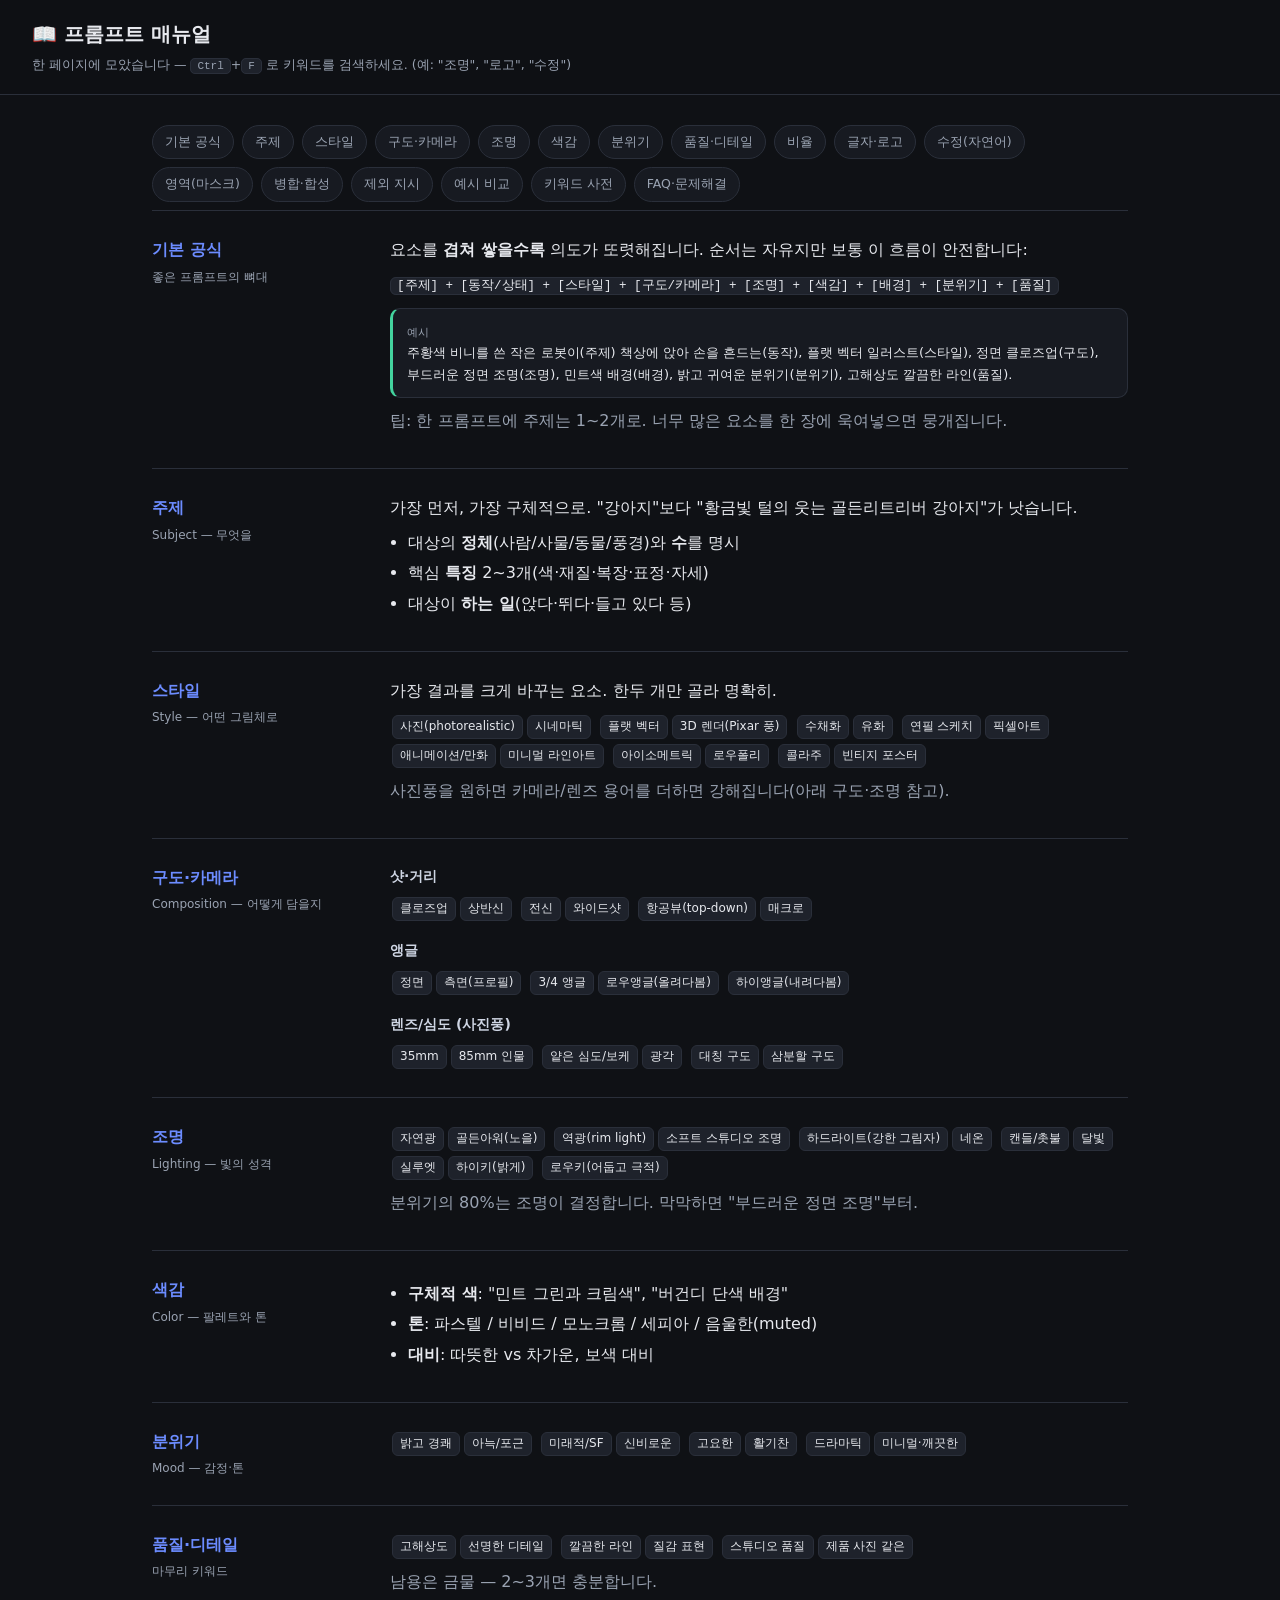
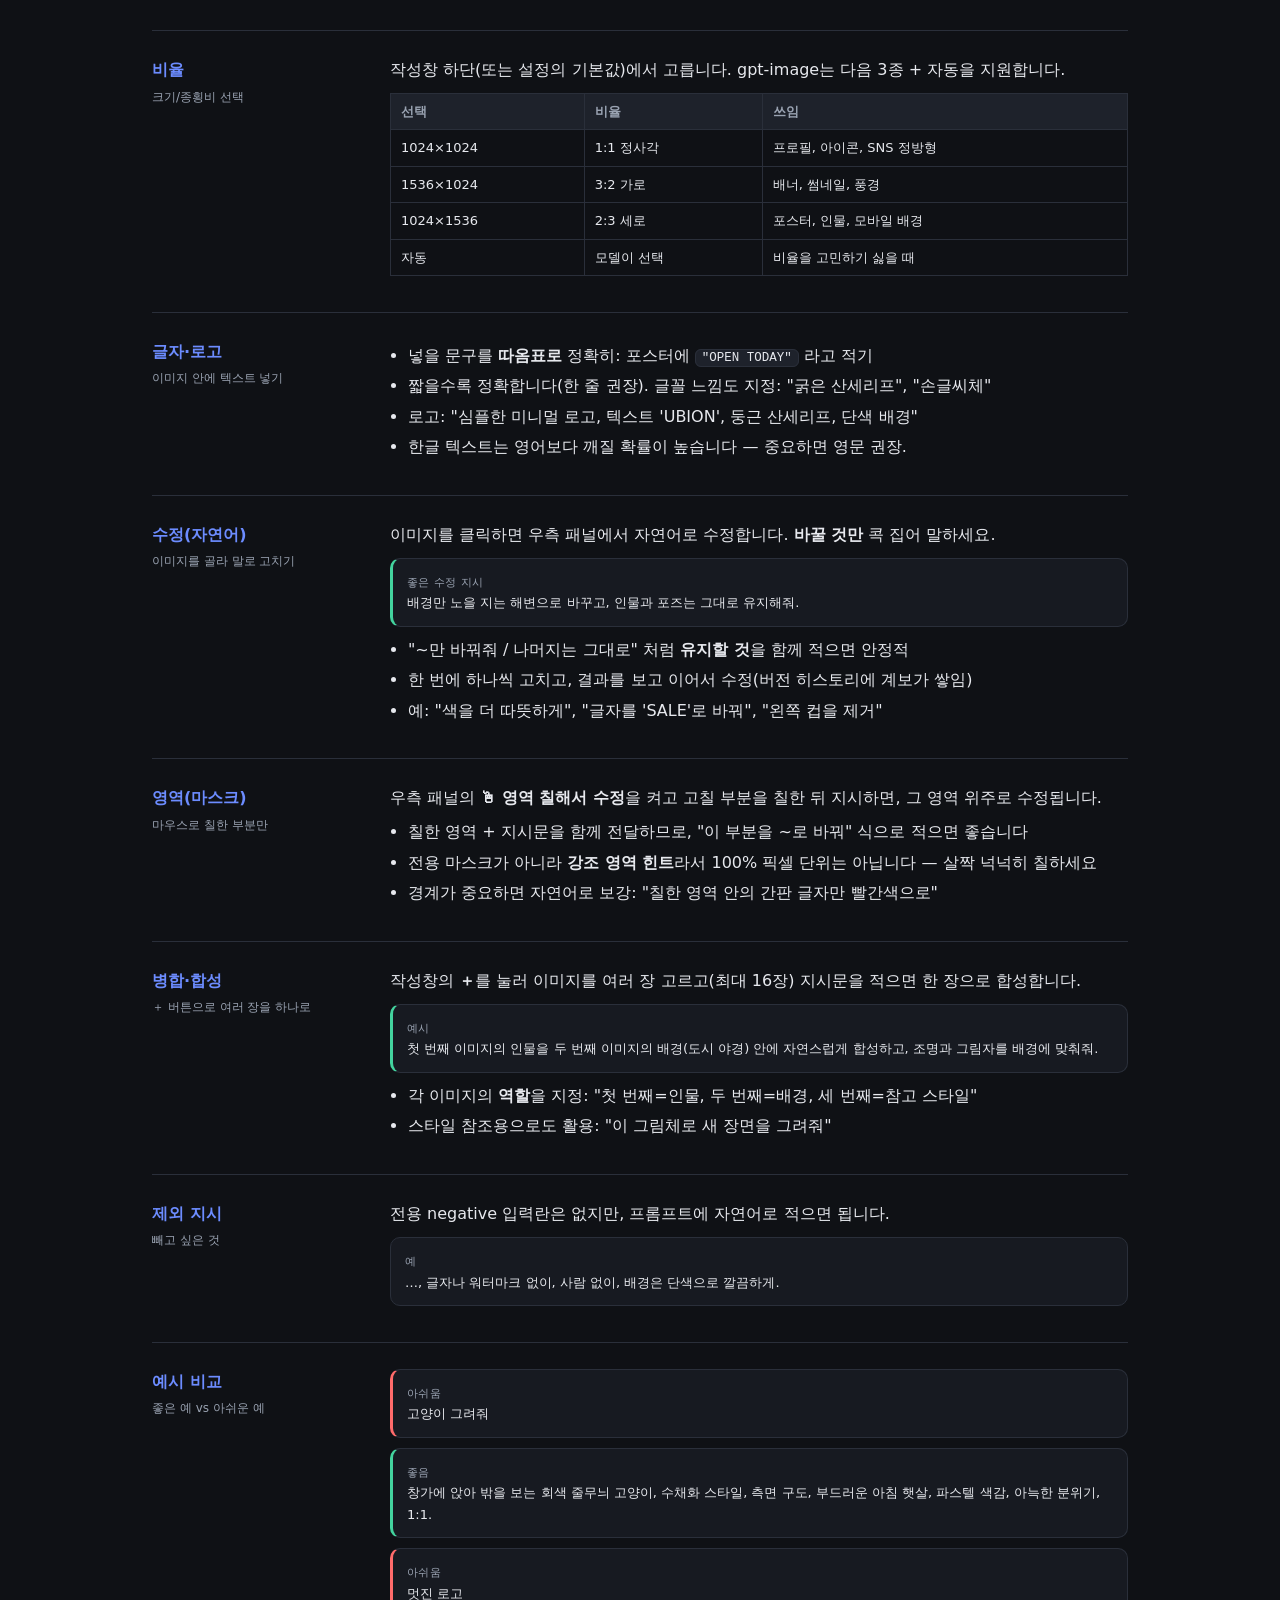
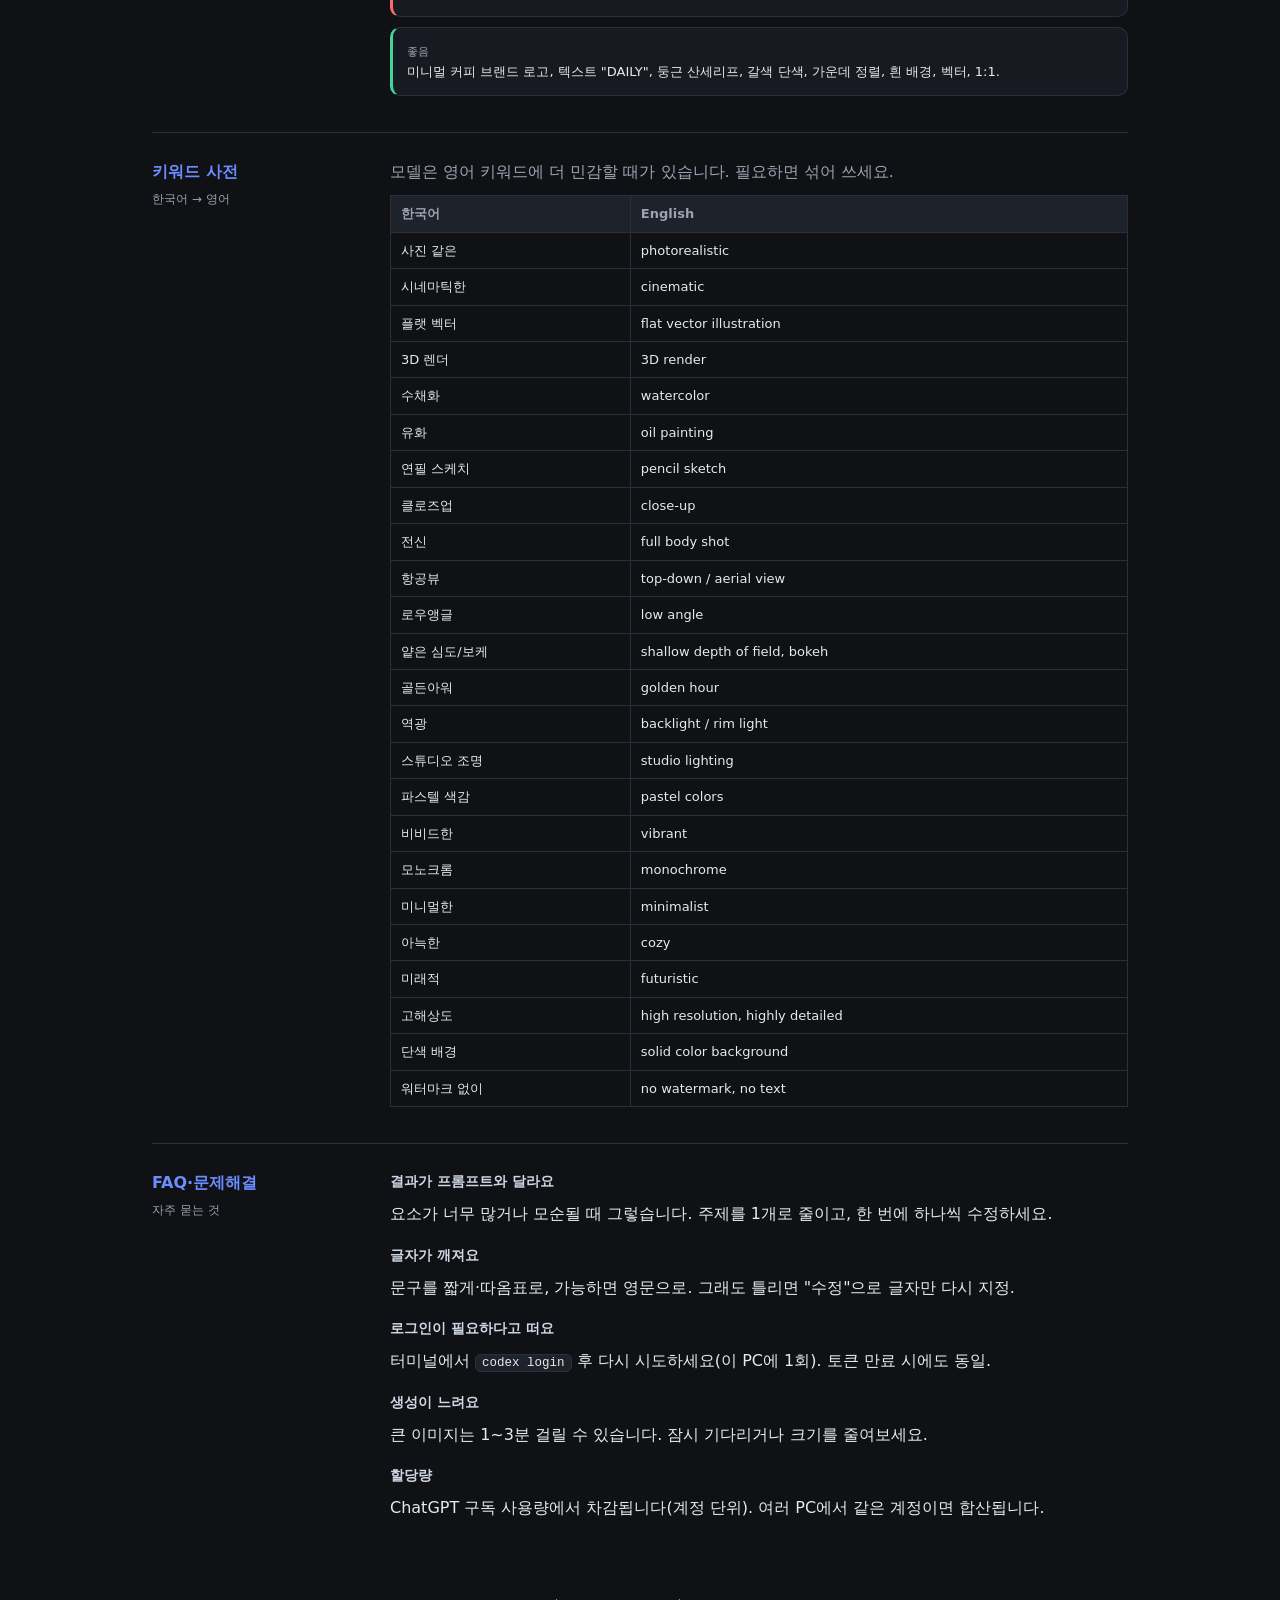
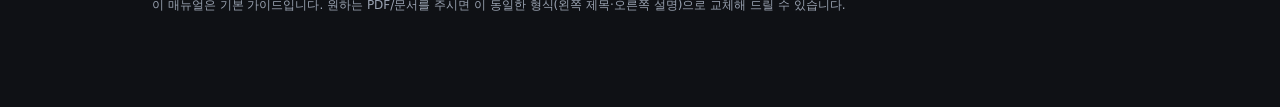
==== static/manual.html @ 044bb023 "Add prompt manual page (new tab) + sidebar book icon static/manual.html: long single-page Korean pro" ====
<!DOCTYPE html>
<html lang="ko">
<head>
<meta charset="UTF-8" />
<meta name="viewport" content="width=device-width, initial-scale=1.0" />
<title>프롬프트 매뉴얼 · 로컬 이미지 스튜디오</title>
<style>
  :root{
    --bg:#0f1115; --panel:#171a21; --panel2:#1e222b; --border:#2a2f3a;
    --text:#e7e9ee; --muted:#9aa3b2; --accent:#6c8cff; --accent2:#8a6cff; --ok:#43d39e;
  }
  *{box-sizing:border-box;}
  body{margin:0;background:var(--bg);color:var(--text);
    font-family:"Inter","Segoe UI",system-ui,-apple-system,sans-serif;line-height:1.65;}
  a{color:var(--accent);}
  .top{position:sticky;top:0;z-index:5;background:rgba(15,17,21,.92);
    backdrop-filter:blur(6px);border-bottom:1px solid var(--border);padding:18px 32px;}
  .top h1{margin:0 0 4px;font-size:20px;}
  .top .tip{font-size:12.5px;color:var(--muted);}
  .top kbd{background:var(--panel2);border:1px solid var(--border);border-radius:5px;
    padding:1px 6px;font-size:11px;}
  .wrap{max-width:1040px;margin:0 auto;padding:8px 32px 80px;}

  /* 빠른 이동 목차 */
  .toc{display:flex;flex-wrap:wrap;gap:8px;margin:22px 0 8px;}
  .toc a{font-size:12.5px;background:var(--panel);border:1px solid var(--border);
    border-radius:20px;padding:6px 12px;text-decoration:none;color:var(--muted);}
  .toc a:hover{color:var(--text);border-color:var(--accent);}

  /* 섹션: 왼쪽 제목 / 오른쪽 설명 */
  .row{display:grid;grid-template-columns:210px 1fr;gap:28px;
    border-top:1px solid var(--border);padding:26px 0;}
  .row .t{position:sticky;top:92px;align-self:start;}
  .row .t h2{margin:0;font-size:16px;color:var(--accent);}
  .row .t .sub{font-size:12px;color:var(--muted);margin-top:4px;}
  .row .c > :first-child{margin-top:0;}
  .row .c h3{font-size:14px;margin:16px 0 6px;color:#cfd6e4;}
  .row p{margin:8px 0;}
  .row ul{margin:8px 0;padding-left:18px;}
  .row li{margin:4px 0;}
  code{background:var(--panel2);border:1px solid var(--border);border-radius:6px;
    padding:1px 6px;font-size:12.5px;}
  .ex{background:var(--panel);border:1px solid var(--border);border-radius:10px;
    padding:12px 14px;margin:10px 0;font-size:13px;}
  .ex .lbl{font-size:11px;color:var(--muted);text-transform:uppercase;letter-spacing:.04em;}
  .good{border-left:3px solid var(--ok);}
  .bad{border-left:3px solid #ff6b6b;}
  table{width:100%;border-collapse:collapse;margin:10px 0;font-size:13px;}
  th,td{border:1px solid var(--border);padding:7px 10px;text-align:left;vertical-align:top;}
  th{background:var(--panel2);color:var(--muted);font-weight:600;}
  .pill{display:inline-block;background:var(--panel2);border:1px solid var(--border);
    border-radius:6px;padding:1px 7px;margin:2px;font-size:12px;}
  .muted{color:var(--muted);}
</style>
</head>
<body>
<header class="top">
  <h1>📖 프롬프트 매뉴얼</h1>
  <div class="tip">한 페이지에 모았습니다 — <kbd>Ctrl</kbd>+<kbd>F</kbd> 로 키워드를 검색하세요. (예: "조명", "로고", "수정")</div>
</header>

<div class="wrap">

  <nav class="toc">
    <a href="#formula">기본 공식</a>
    <a href="#subject">주제</a>
    <a href="#style">스타일</a>
    <a href="#camera">구도·카메라</a>
    <a href="#light">조명</a>
    <a href="#color">색감</a>
    <a href="#mood">분위기</a>
    <a href="#quality">품질·디테일</a>
    <a href="#ratio">비율</a>
    <a href="#text">글자·로고</a>
    <a href="#edit">수정(자연어)</a>
    <a href="#mask">영역(마스크)</a>
    <a href="#merge">병합·합성</a>
    <a href="#negative">제외 지시</a>
    <a href="#examples">예시 비교</a>
    <a href="#dict">키워드 사전</a>
    <a href="#faq">FAQ·문제해결</a>
  </nav>

  <section class="row" id="formula">
    <div class="t"><h2>기본 공식</h2><div class="sub">좋은 프롬프트의 뼈대</div></div>
    <div class="c">
      <p>요소를 <b>겹쳐 쌓을수록</b> 의도가 또렷해집니다. 순서는 자유지만 보통 이 흐름이 안전합니다:</p>
      <p><code>[주제] + [동작/상태] + [스타일] + [구도/카메라] + [조명] + [색감] + [배경] + [분위기] + [품질]</code></p>
      <div class="ex good"><span class="lbl">예시</span><br>
        주황색 비니를 쓴 작은 로봇이(주제) 책상에 앉아 손을 흔드는(동작),
        플랫 벡터 일러스트(스타일), 정면 클로즈업(구도), 부드러운 정면 조명(조명),
        민트색 배경(배경), 밝고 귀여운 분위기(분위기), 고해상도 깔끔한 라인(품질).
      </div>
      <p class="muted">팁: 한 프롬프트에 주제는 1~2개로. 너무 많은 요소를 한 장에 욱여넣으면 뭉개집니다.</p>
    </div>
  </section>

  <section class="row" id="subject">
    <div class="t"><h2>주제</h2><div class="sub">Subject — 무엇을</div></div>
    <div class="c">
      <p>가장 먼저, 가장 구체적으로. "강아지"보다 "황금빛 털의 웃는 골든리트리버 강아지"가 낫습니다.</p>
      <ul>
        <li>대상의 <b>정체</b>(사람/사물/동물/풍경)와 <b>수</b>를 명시</li>
        <li>핵심 <b>특징</b> 2~3개(색·재질·복장·표정·자세)</li>
        <li>대상이 <b>하는 일</b>(앉다·뛰다·들고 있다 등)</li>
      </ul>
    </div>
  </section>

  <section class="row" id="style">
    <div class="t"><h2>스타일</h2><div class="sub">Style — 어떤 그림체로</div></div>
    <div class="c">
      <p>가장 결과를 크게 바꾸는 요소. 한두 개만 골라 명확히.</p>
      <div>
        <span class="pill">사진(photorealistic)</span><span class="pill">시네마틱</span>
        <span class="pill">플랫 벡터</span><span class="pill">3D 렌더(Pixar 풍)</span>
        <span class="pill">수채화</span><span class="pill">유화</span>
        <span class="pill">연필 스케치</span><span class="pill">픽셀아트</span>
        <span class="pill">애니메이션/만화</span><span class="pill">미니멀 라인아트</span>
        <span class="pill">아이소메트릭</span><span class="pill">로우폴리</span>
        <span class="pill">콜라주</span><span class="pill">빈티지 포스터</span>
      </div>
      <p class="muted">사진풍을 원하면 카메라/렌즈 용어를 더하면 강해집니다(아래 구도·조명 참고).</p>
    </div>
  </section>

  <section class="row" id="camera">
    <div class="t"><h2>구도·카메라</h2><div class="sub">Composition — 어떻게 담을지</div></div>
    <div class="c">
      <h3>샷·거리</h3>
      <div><span class="pill">클로즈업</span><span class="pill">상반신</span>
        <span class="pill">전신</span><span class="pill">와이드샷</span>
        <span class="pill">항공뷰(top-down)</span><span class="pill">매크로</span></div>
      <h3>앵글</h3>
      <div><span class="pill">정면</span><span class="pill">측면(프로필)</span>
        <span class="pill">3/4 앵글</span><span class="pill">로우앵글(올려다봄)</span>
        <span class="pill">하이앵글(내려다봄)</span></div>
      <h3>렌즈/심도 (사진풍)</h3>
      <div><span class="pill">35mm</span><span class="pill">85mm 인물</span>
        <span class="pill">얕은 심도/보케</span><span class="pill">광각</span>
        <span class="pill">대칭 구도</span><span class="pill">삼분할 구도</span></div>
    </div>
  </section>

  <section class="row" id="light">
    <div class="t"><h2>조명</h2><div class="sub">Lighting — 빛의 성격</div></div>
    <div class="c">
      <div><span class="pill">자연광</span><span class="pill">골든아워(노을)</span>
        <span class="pill">역광(rim light)</span><span class="pill">소프트 스튜디오 조명</span>
        <span class="pill">하드라이트(강한 그림자)</span><span class="pill">네온</span>
        <span class="pill">캔들/촛불</span><span class="pill">달빛</span>
        <span class="pill">실루엣</span><span class="pill">하이키(밝게)</span>
        <span class="pill">로우키(어둡고 극적)</span></div>
      <p class="muted">분위기의 80%는 조명이 결정합니다. 막막하면 "부드러운 정면 조명"부터.</p>
    </div>
  </section>

  <section class="row" id="color">
    <div class="t"><h2>색감</h2><div class="sub">Color — 팔레트와 톤</div></div>
    <div class="c">
      <ul>
        <li><b>구체적 색</b>: "민트 그린과 크림색", "버건디 단색 배경"</li>
        <li><b>톤</b>: 파스텔 / 비비드 / 모노크롬 / 세피아 / 음울한(muted)</li>
        <li><b>대비</b>: 따뜻한 vs 차가운, 보색 대비</li>
      </ul>
    </div>
  </section>

  <section class="row" id="mood">
    <div class="t"><h2>분위기</h2><div class="sub">Mood — 감정·톤</div></div>
    <div class="c">
      <div><span class="pill">밝고 경쾌</span><span class="pill">아늑/포근</span>
        <span class="pill">미래적/SF</span><span class="pill">신비로운</span>
        <span class="pill">고요한</span><span class="pill">활기찬</span>
        <span class="pill">드라마틱</span><span class="pill">미니멀·깨끗한</span></div>
    </div>
  </section>

  <section class="row" id="quality">
    <div class="t"><h2>품질·디테일</h2><div class="sub">마무리 키워드</div></div>
    <div class="c">
      <div><span class="pill">고해상도</span><span class="pill">선명한 디테일</span>
        <span class="pill">깔끔한 라인</span><span class="pill">질감 표현</span>
        <span class="pill">스튜디오 품질</span><span class="pill">제품 사진 같은</span></div>
      <p class="muted">남용은 금물 — 2~3개면 충분합니다.</p>
    </div>
  </section>

  <section class="row" id="ratio">
    <div class="t"><h2>비율</h2><div class="sub">크기/종횡비 선택</div></div>
    <div class="c">
      <p>작성창 하단(또는 설정의 기본값)에서 고릅니다. gpt-image는 다음 3종 + 자동을 지원합니다.</p>
      <table>
        <tr><th>선택</th><th>비율</th><th>쓰임</th></tr>
        <tr><td>1024×1024</td><td>1:1 정사각</td><td>프로필, 아이콘, SNS 정방형</td></tr>
        <tr><td>1536×1024</td><td>3:2 가로</td><td>배너, 썸네일, 풍경</td></tr>
        <tr><td>1024×1536</td><td>2:3 세로</td><td>포스터, 인물, 모바일 배경</td></tr>
        <tr><td>자동</td><td>모델이 선택</td><td>비율을 고민하기 싫을 때</td></tr>
      </table>
    </div>
  </section>

  <section class="row" id="text">
    <div class="t"><h2>글자·로고</h2><div class="sub">이미지 안에 텍스트 넣기</div></div>
    <div class="c">
      <ul>
        <li>넣을 문구를 <b>따옴표로</b> 정확히: 포스터에 <code>"OPEN TODAY"</code> 라고 적기</li>
        <li>짧을수록 정확합니다(한 줄 권장). 글꼴 느낌도 지정: "굵은 산세리프", "손글씨체"</li>
        <li>로고: "심플한 미니멀 로고, 텍스트 'UBION', 둥근 산세리프, 단색 배경"</li>
        <li>한글 텍스트는 영어보다 깨질 확률이 높습니다 — 중요하면 영문 권장.</li>
      </ul>
    </div>
  </section>

  <section class="row" id="edit">
    <div class="t"><h2>수정(자연어)</h2><div class="sub">이미지를 골라 말로 고치기</div></div>
    <div class="c">
      <p>이미지를 클릭하면 우측 패널에서 자연어로 수정합니다. <b>바꿀 것만</b> 콕 집어 말하세요.</p>
      <div class="ex good"><span class="lbl">좋은 수정 지시</span><br>
        배경만 노을 지는 해변으로 바꾸고, 인물과 포즈는 그대로 유지해줘.
      </div>
      <ul>
        <li>"~만 바꿔줘 / 나머지는 그대로" 처럼 <b>유지할 것</b>을 함께 적으면 안정적</li>
        <li>한 번에 하나씩 고치고, 결과를 보고 이어서 수정(버전 히스토리에 계보가 쌓임)</li>
        <li>예: "색을 더 따뜻하게", "글자를 'SALE'로 바꿔", "왼쪽 컵을 제거"</li>
      </ul>
    </div>
  </section>

  <section class="row" id="mask">
    <div class="t"><h2>영역(마스크)</h2><div class="sub">마우스로 칠한 부분만</div></div>
    <div class="c">
      <p>우측 패널의 <b>🖱 영역 칠해서 수정</b>을 켜고 고칠 부분을 칠한 뒤 지시하면, 그 영역 위주로 수정됩니다.</p>
      <ul>
        <li>칠한 영역 + 지시문을 함께 전달하므로, "이 부분을 ~로 바꿔" 식으로 적으면 좋습니다</li>
        <li>전용 마스크가 아니라 <b>강조 영역 힌트</b>라서 100% 픽셀 단위는 아닙니다 — 살짝 넉넉히 칠하세요</li>
        <li>경계가 중요하면 자연어로 보강: "칠한 영역 안의 간판 글자만 빨간색으로"</li>
      </ul>
    </div>
  </section>

  <section class="row" id="merge">
    <div class="t"><h2>병합·합성</h2><div class="sub">＋ 버튼으로 여러 장을 하나로</div></div>
    <div class="c">
      <p>작성창의 <b>＋</b>를 눌러 이미지를 여러 장 고르고(최대 16장) 지시문을 적으면 한 장으로 합성합니다.</p>
      <div class="ex good"><span class="lbl">예시</span><br>
        첫 번째 이미지의 인물을 두 번째 이미지의 배경(도시 야경) 안에 자연스럽게 합성하고,
        조명과 그림자를 배경에 맞춰줘.
      </div>
      <ul>
        <li>각 이미지의 <b>역할</b>을 지정: "첫 번째=인물, 두 번째=배경, 세 번째=참고 스타일"</li>
        <li>스타일 참조용으로도 활용: "이 그림체로 새 장면을 그려줘"</li>
      </ul>
    </div>
  </section>

  <section class="row" id="negative">
    <div class="t"><h2>제외 지시</h2><div class="sub">빼고 싶은 것</div></div>
    <div class="c">
      <p>전용 negative 입력란은 없지만, 프롬프트에 자연어로 적으면 됩니다.</p>
      <div class="ex"><span class="lbl">예</span><br>
        …, 글자나 워터마크 없이, 사람 없이, 배경은 단색으로 깔끔하게.
      </div>
    </div>
  </section>

  <section class="row" id="examples">
    <div class="t"><h2>예시 비교</h2><div class="sub">좋은 예 vs 아쉬운 예</div></div>
    <div class="c">
      <div class="ex bad"><span class="lbl">아쉬움</span><br> 고양이 그려줘</div>
      <div class="ex good"><span class="lbl">좋음</span><br>
        창가에 앉아 밖을 보는 회색 줄무늬 고양이, 수채화 스타일, 측면 구도,
        부드러운 아침 햇살, 파스텔 색감, 아늑한 분위기, 1:1.
      </div>
      <div class="ex bad"><span class="lbl">아쉬움</span><br> 멋진 로고</div>
      <div class="ex good"><span class="lbl">좋음</span><br>
        미니멀 커피 브랜드 로고, 텍스트 "DAILY", 둥근 산세리프, 갈색 단색,
        가운데 정렬, 흰 배경, 벡터, 1:1.
      </div>
    </div>
  </section>

  <section class="row" id="dict">
    <div class="t"><h2>키워드 사전</h2><div class="sub">한국어 → 영어</div></div>
    <div class="c">
      <p class="muted">모델은 영어 키워드에 더 민감할 때가 있습니다. 필요하면 섞어 쓰세요.</p>
      <table>
        <tr><th>한국어</th><th>English</th></tr>
        <tr><td>사진 같은</td><td>photorealistic</td></tr>
        <tr><td>시네마틱한</td><td>cinematic</td></tr>
        <tr><td>플랫 벡터</td><td>flat vector illustration</td></tr>
        <tr><td>3D 렌더</td><td>3D render</td></tr>
        <tr><td>수채화</td><td>watercolor</td></tr>
        <tr><td>유화</td><td>oil painting</td></tr>
        <tr><td>연필 스케치</td><td>pencil sketch</td></tr>
        <tr><td>클로즈업</td><td>close-up</td></tr>
        <tr><td>전신</td><td>full body shot</td></tr>
        <tr><td>항공뷰</td><td>top-down / aerial view</td></tr>
        <tr><td>로우앵글</td><td>low angle</td></tr>
        <tr><td>얕은 심도/보케</td><td>shallow depth of field, bokeh</td></tr>
        <tr><td>골든아워</td><td>golden hour</td></tr>
        <tr><td>역광</td><td>backlight / rim light</td></tr>
        <tr><td>스튜디오 조명</td><td>studio lighting</td></tr>
        <tr><td>파스텔 색감</td><td>pastel colors</td></tr>
        <tr><td>비비드한</td><td>vibrant</td></tr>
        <tr><td>모노크롬</td><td>monochrome</td></tr>
        <tr><td>미니멀한</td><td>minimalist</td></tr>
        <tr><td>아늑한</td><td>cozy</td></tr>
        <tr><td>미래적</td><td>futuristic</td></tr>
        <tr><td>고해상도</td><td>high resolution, highly detailed</td></tr>
        <tr><td>단색 배경</td><td>solid color background</td></tr>
        <tr><td>워터마크 없이</td><td>no watermark, no text</td></tr>
      </table>
    </div>
  </section>

  <section class="row" id="faq">
    <div class="t"><h2>FAQ·문제해결</h2><div class="sub">자주 묻는 것</div></div>
    <div class="c">
      <h3>결과가 프롬프트와 달라요</h3>
      <p>요소가 너무 많거나 모순될 때 그렇습니다. 주제를 1개로 줄이고, 한 번에 하나씩 수정하세요.</p>
      <h3>글자가 깨져요</h3>
      <p>문구를 짧게·따옴표로, 가능하면 영문으로. 그래도 틀리면 "수정"으로 글자만 다시 지정.</p>
      <h3>로그인이 필요하다고 떠요</h3>
      <p>터미널에서 <code>codex login</code> 후 다시 시도하세요(이 PC에 1회). 토큰 만료 시에도 동일.</p>
      <h3>생성이 느려요</h3>
      <p>큰 이미지는 1~3분 걸릴 수 있습니다. 잠시 기다리거나 크기를 줄여보세요.</p>
      <h3>할당량</h3>
      <p>ChatGPT 구독 사용량에서 차감됩니다(계정 단위). 여러 PC에서 같은 계정이면 합산됩니다.</p>
    </div>
  </section>

  <p class="muted" style="margin-top:40px;font-size:12px;">
    이 매뉴얼은 기본 가이드입니다. 원하는 PDF/문서를 주시면 이 동일한 형식(왼쪽 제목·오른쪽 설명)으로 교체해 드릴 수 있습니다.
  </p>
</div>
</body>
</html>
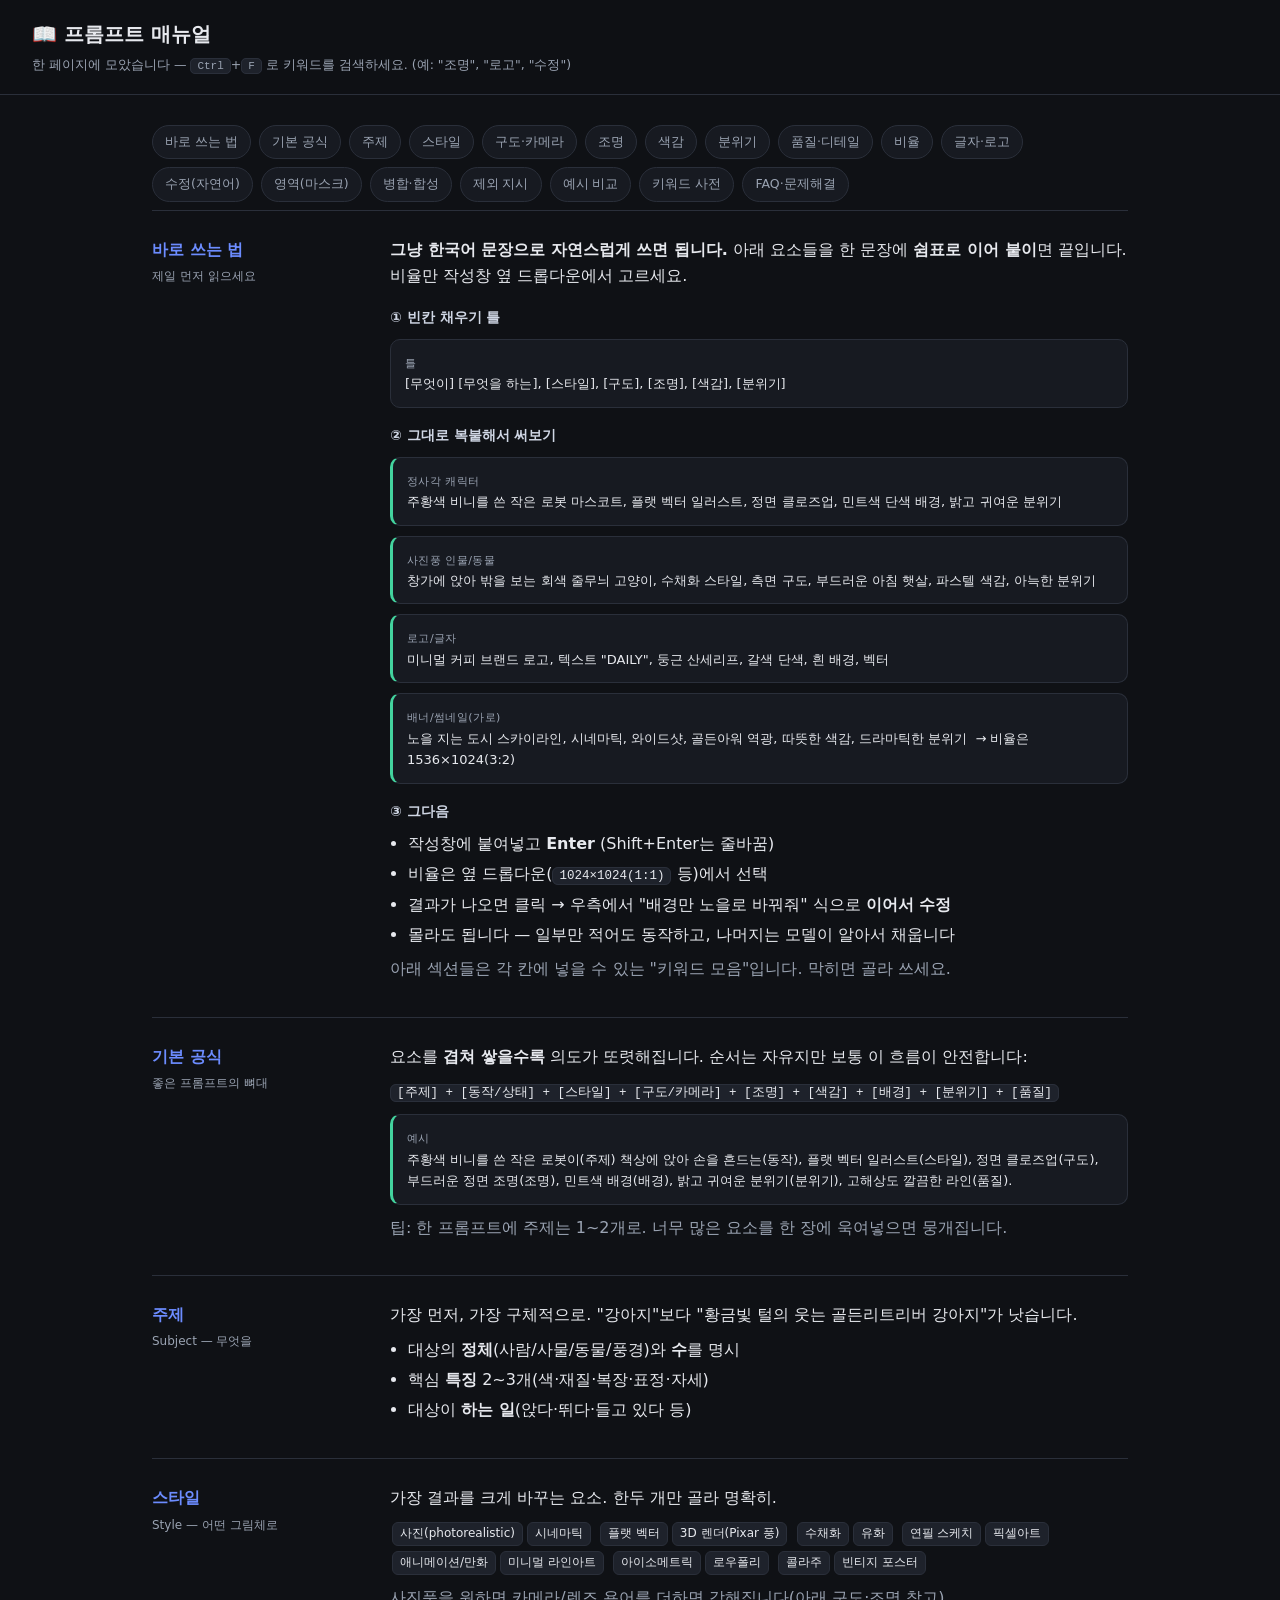
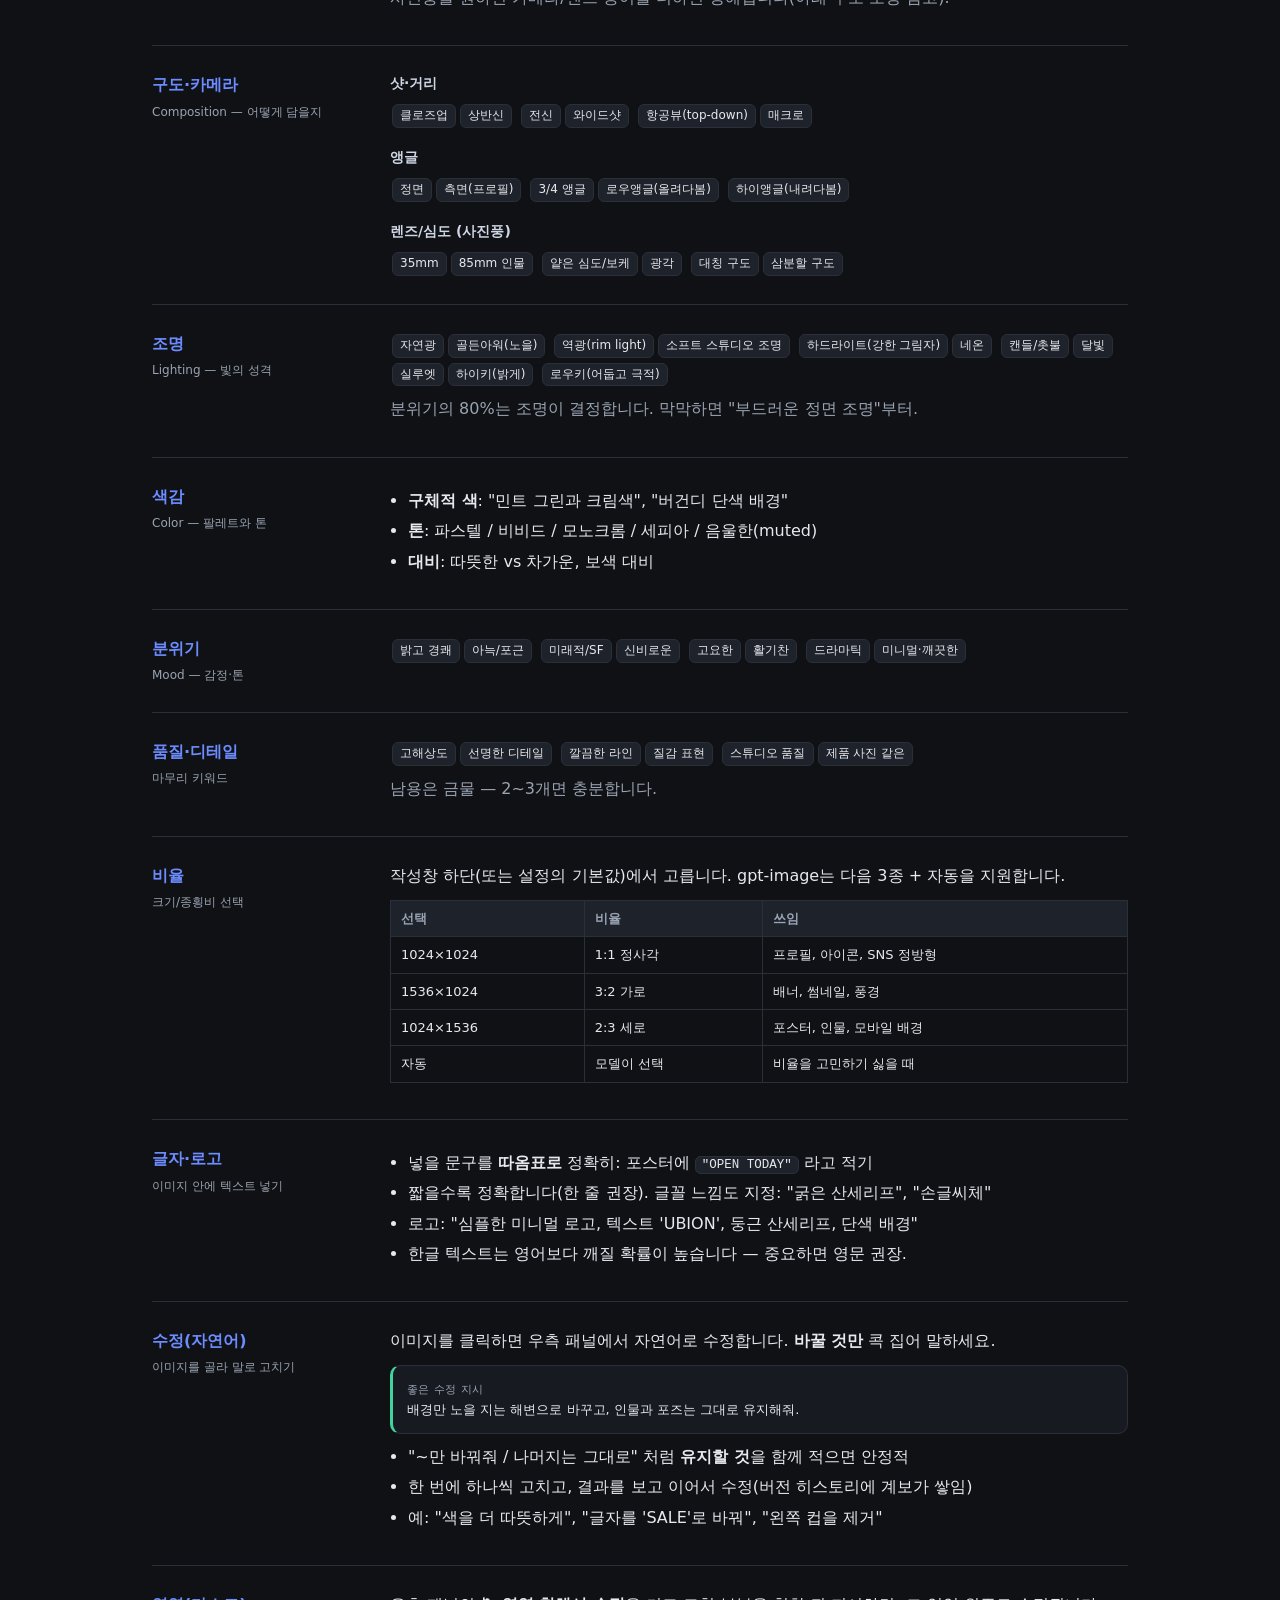
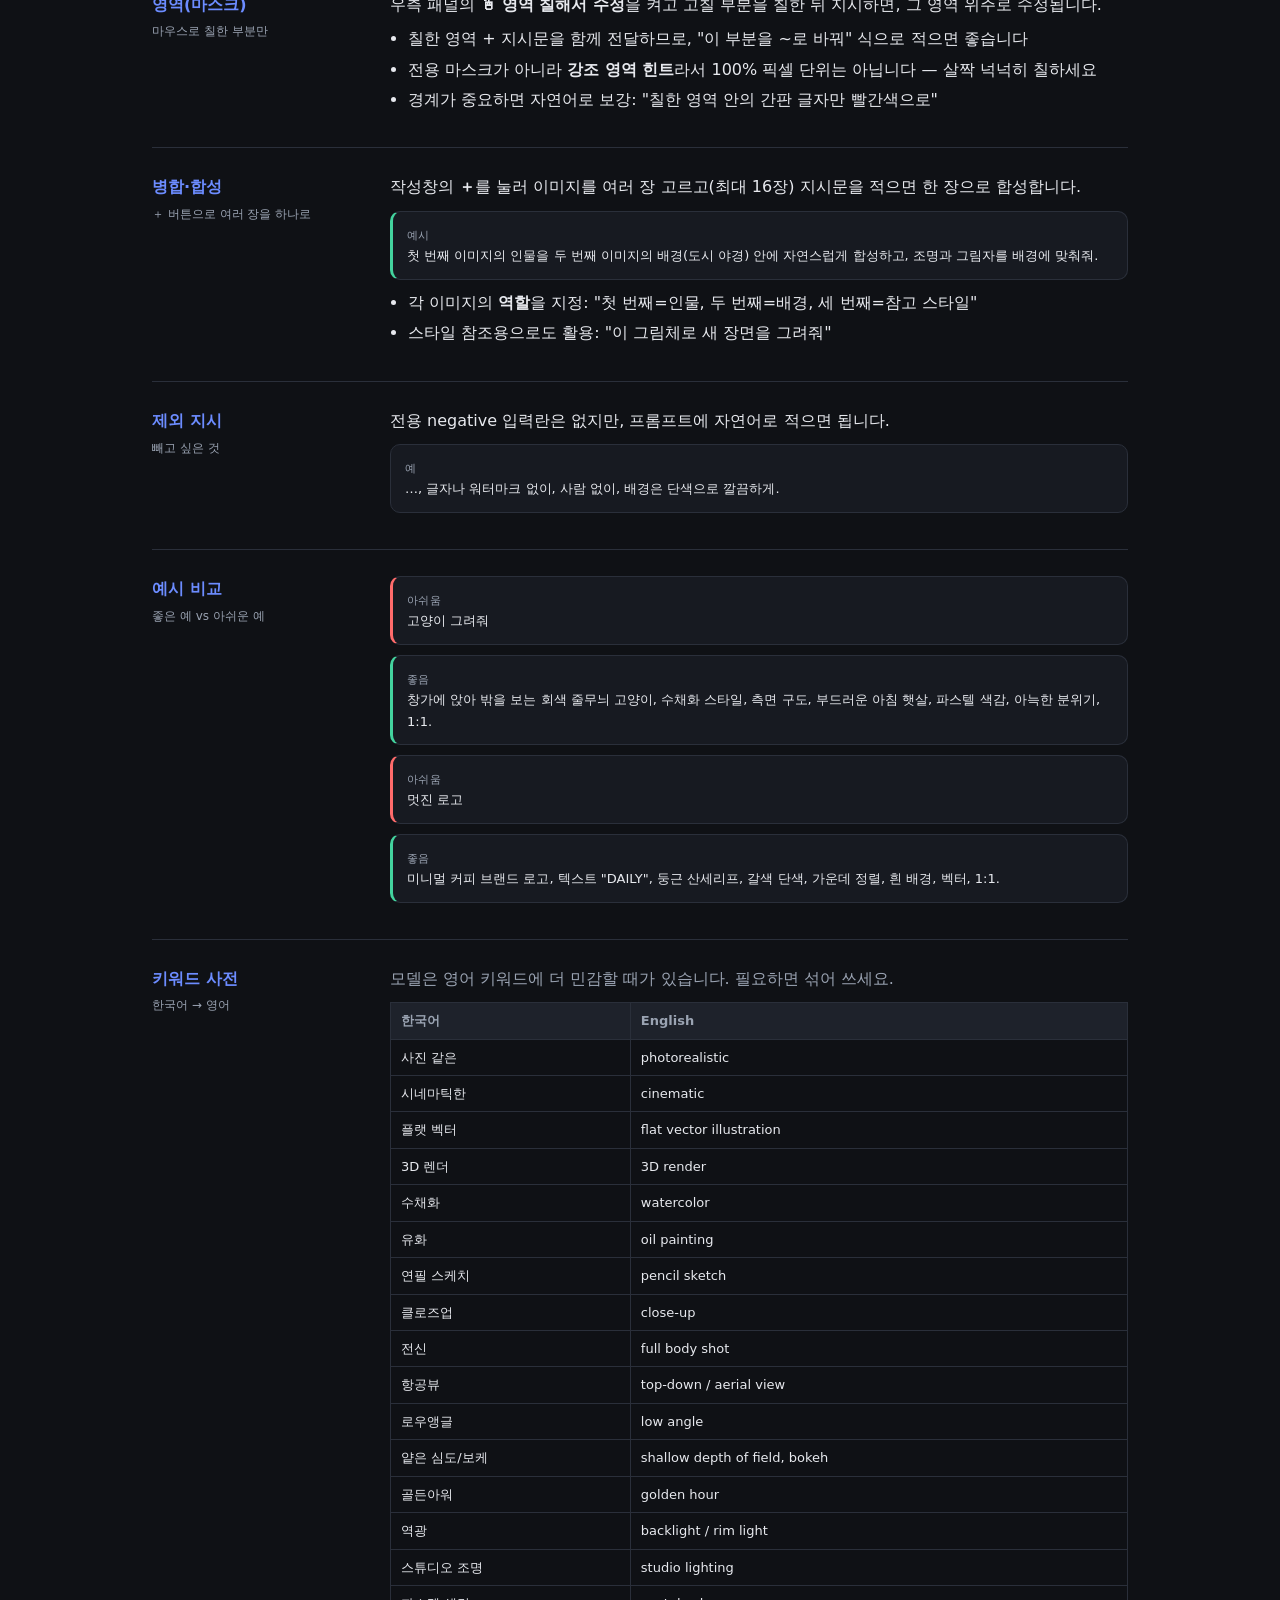
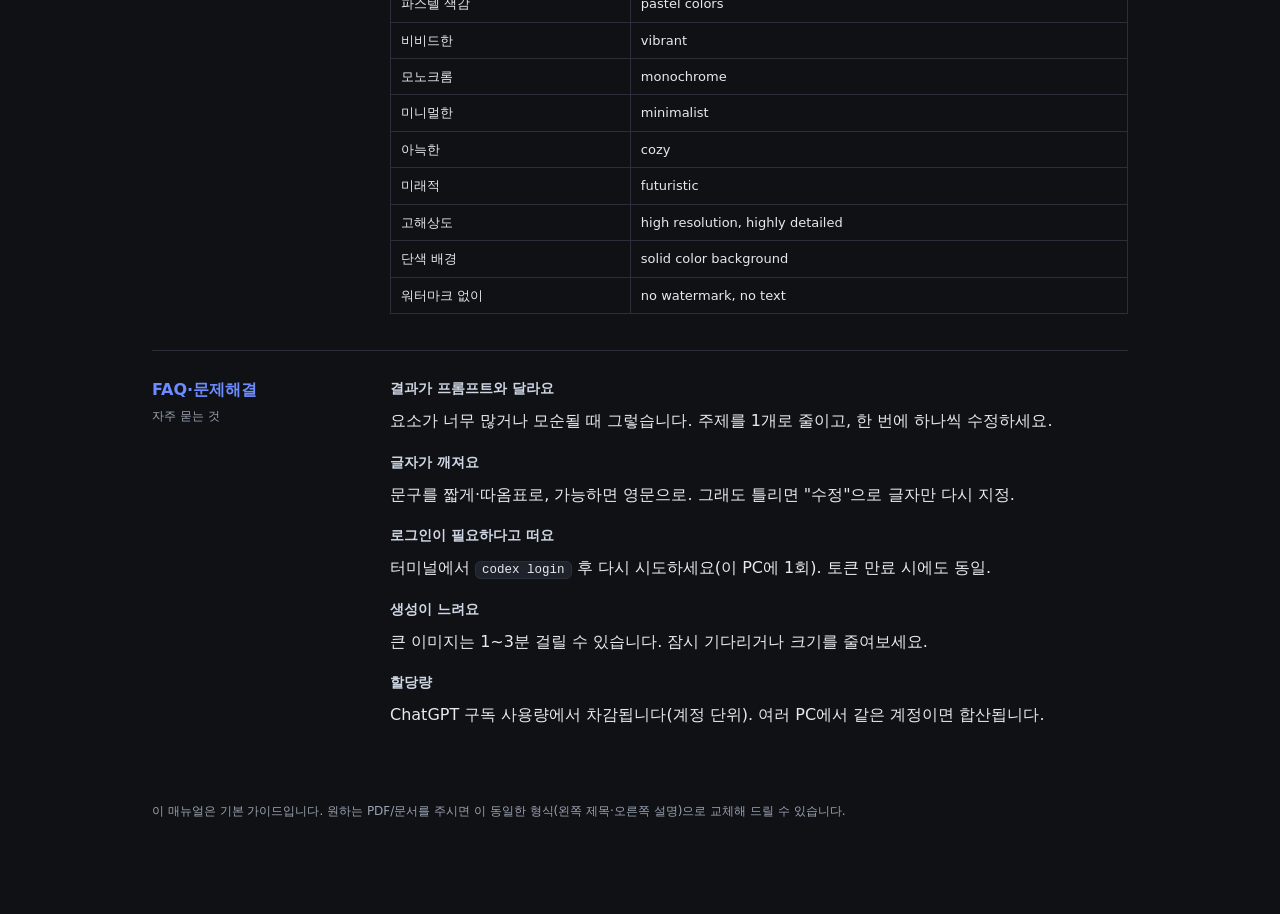
==== commit 54074d5e: "manual: add 'how to actually write a prompt' section at the top Copy-paste fill-in template + ready-" ====
--- a/static/manual.html
+++ b/static/manual.html
@@ -62,6 +62,7 @@
 <div class="wrap">
 
   <nav class="toc">
+    <a href="#howto">바로 쓰는 법</a>
     <a href="#formula">기본 공식</a>
     <a href="#subject">주제</a>
     <a href="#style">스타일</a>
@@ -80,6 +81,45 @@
     <a href="#dict">키워드 사전</a>
     <a href="#faq">FAQ·문제해결</a>
   </nav>
+
+  <section class="row" id="howto">
+    <div class="t"><h2>바로 쓰는 법</h2><div class="sub">제일 먼저 읽으세요</div></div>
+    <div class="c">
+      <p><b>그냥 한국어 문장으로 자연스럽게 쓰면 됩니다.</b> 아래 요소들을 한 문장에
+      <b>쉼표로 이어 붙이</b>면 끝입니다. 비율만 작성창 옆 드롭다운에서 고르세요.</p>
+
+      <h3>① 빈칸 채우기 틀</h3>
+      <div class="ex"><span class="lbl">틀</span><br>
+        [무엇이] [무엇을 하는], [스타일], [구도], [조명], [색감], [분위기]
+      </div>
+
+      <h3>② 그대로 복붙해서 써보기</h3>
+      <div class="ex good"><span class="lbl">정사각 캐릭터</span><br>
+        주황색 비니를 쓴 작은 로봇 마스코트, 플랫 벡터 일러스트, 정면 클로즈업,
+        민트색 단색 배경, 밝고 귀여운 분위기
+      </div>
+      <div class="ex good"><span class="lbl">사진풍 인물/동물</span><br>
+        창가에 앉아 밖을 보는 회색 줄무늬 고양이, 수채화 스타일, 측면 구도,
+        부드러운 아침 햇살, 파스텔 색감, 아늑한 분위기
+      </div>
+      <div class="ex good"><span class="lbl">로고/글자</span><br>
+        미니멀 커피 브랜드 로고, 텍스트 "DAILY", 둥근 산세리프, 갈색 단색, 흰 배경, 벡터
+      </div>
+      <div class="ex good"><span class="lbl">배너/썸네일(가로)</span><br>
+        노을 지는 도시 스카이라인, 시네마틱, 와이드샷, 골든아워 역광,
+        따뜻한 색감, 드라마틱한 분위기 &nbsp;→ 비율은 1536×1024(3:2)
+      </div>
+
+      <h3>③ 그다음</h3>
+      <ul>
+        <li>작성창에 붙여넣고 <b>Enter</b> (Shift+Enter는 줄바꿈)</li>
+        <li>비율은 옆 드롭다운(<code>1024×1024(1:1)</code> 등)에서 선택</li>
+        <li>결과가 나오면 클릭 → 우측에서 "배경만 노을로 바꿔줘" 식으로 <b>이어서 수정</b></li>
+        <li>몰라도 됩니다 — 일부만 적어도 동작하고, 나머지는 모델이 알아서 채웁니다</li>
+      </ul>
+      <p class="muted">아래 섹션들은 각 칸에 넣을 수 있는 "키워드 모음"입니다. 막히면 골라 쓰세요.</p>
+    </div>
+  </section>
 
   <section class="row" id="formula">
     <div class="t"><h2>기본 공식</h2><div class="sub">좋은 프롬프트의 뼈대</div></div>
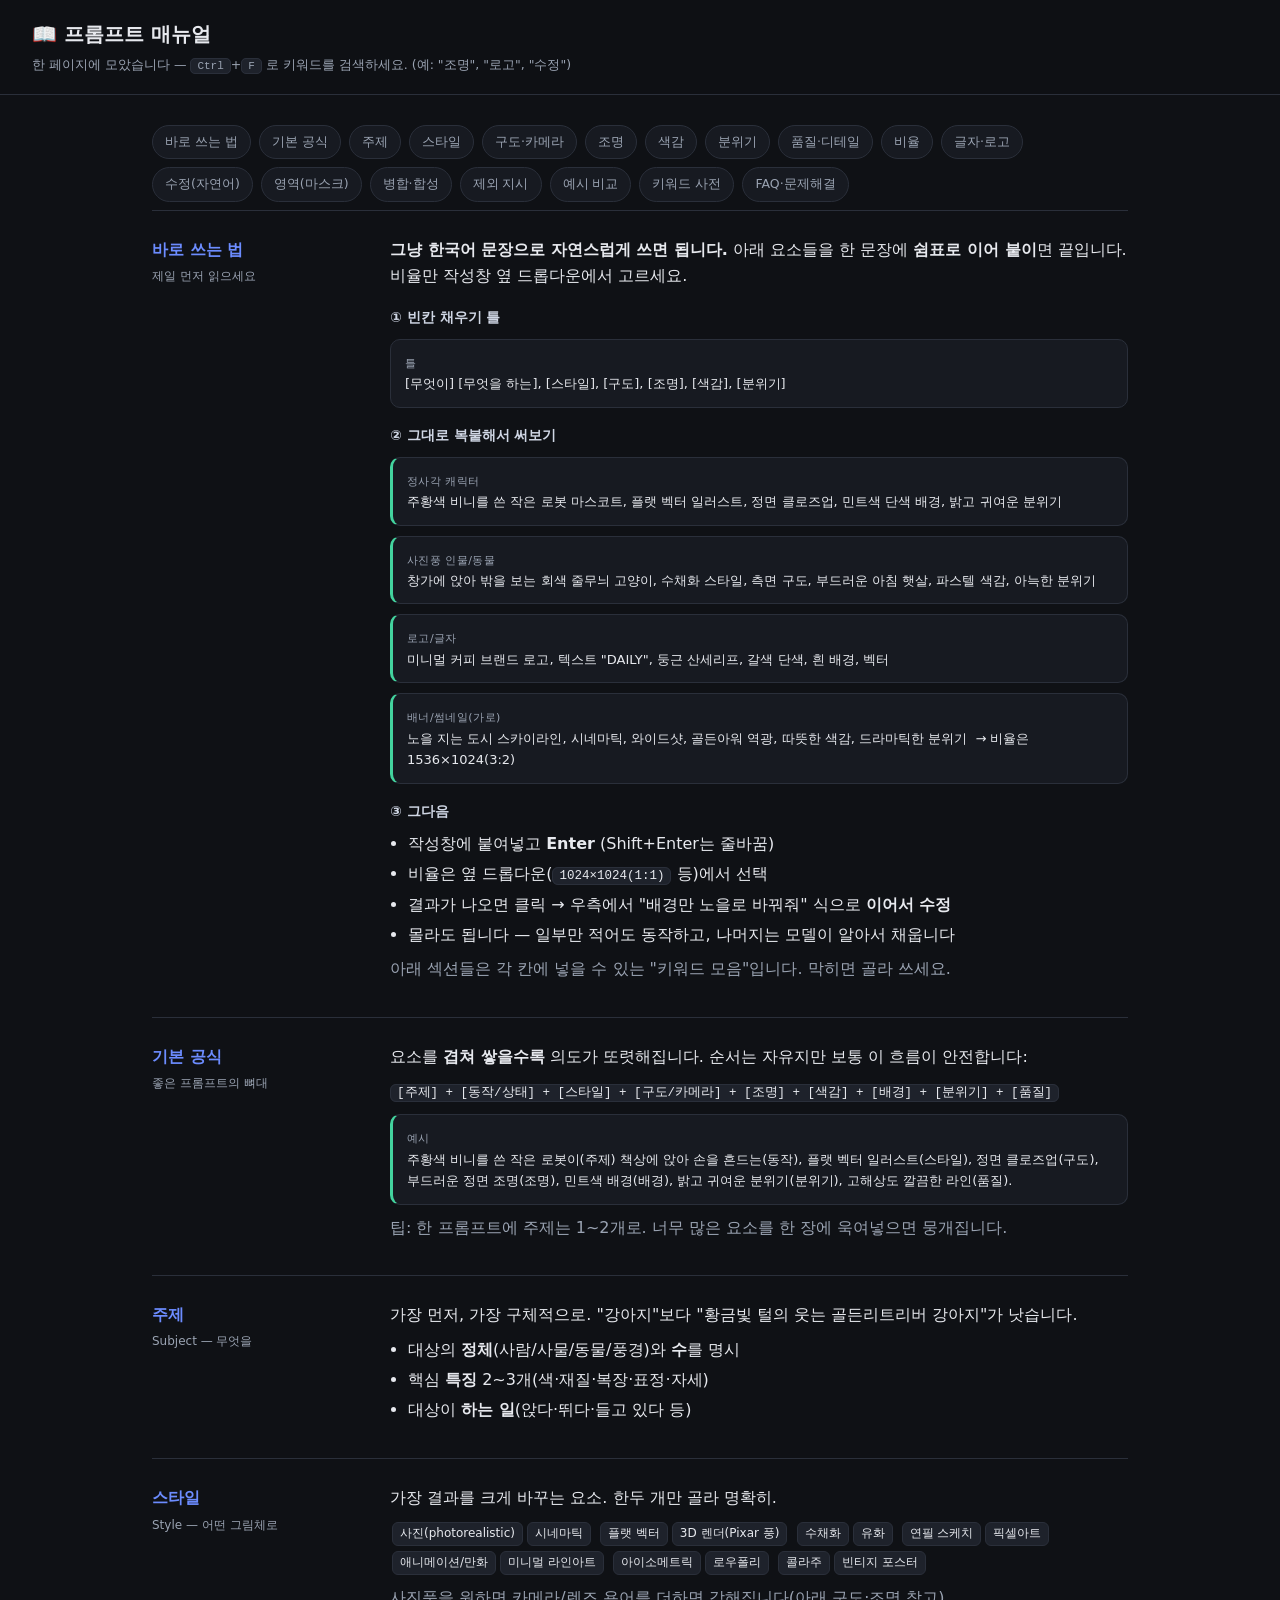
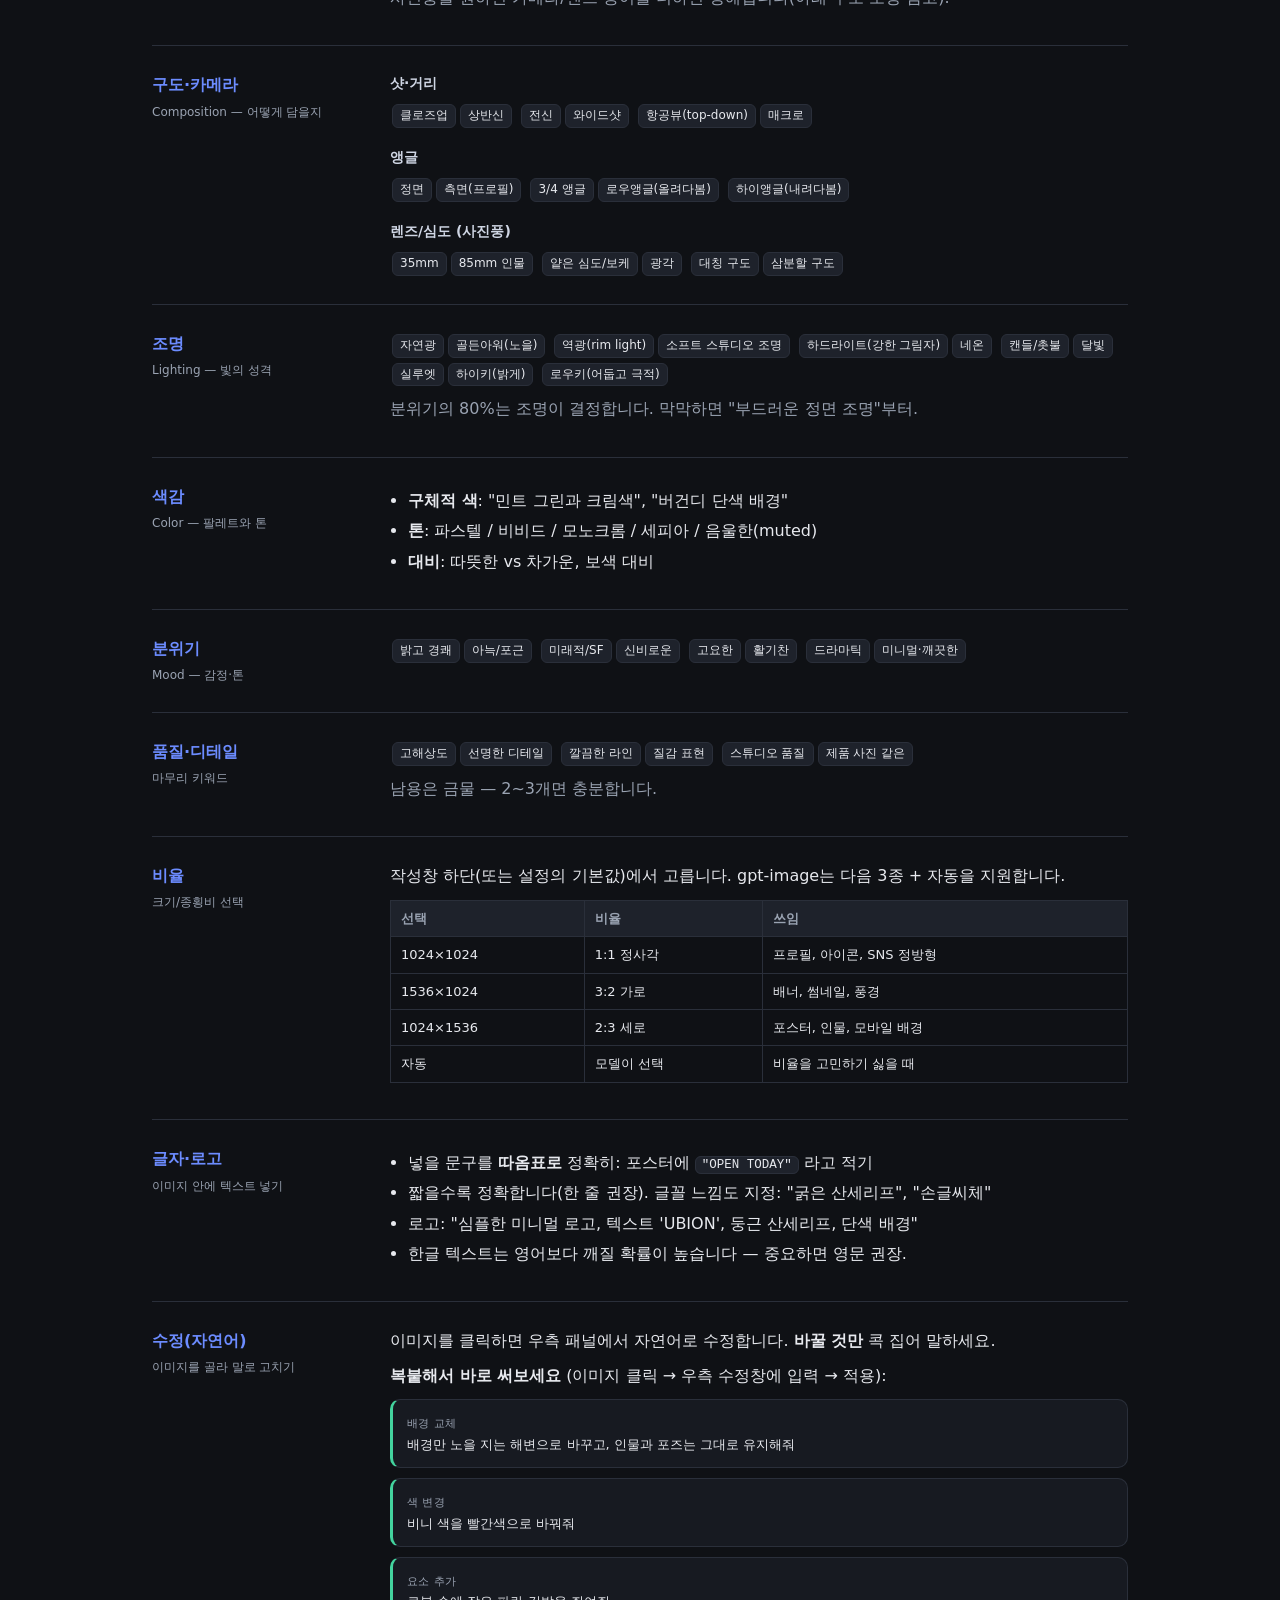
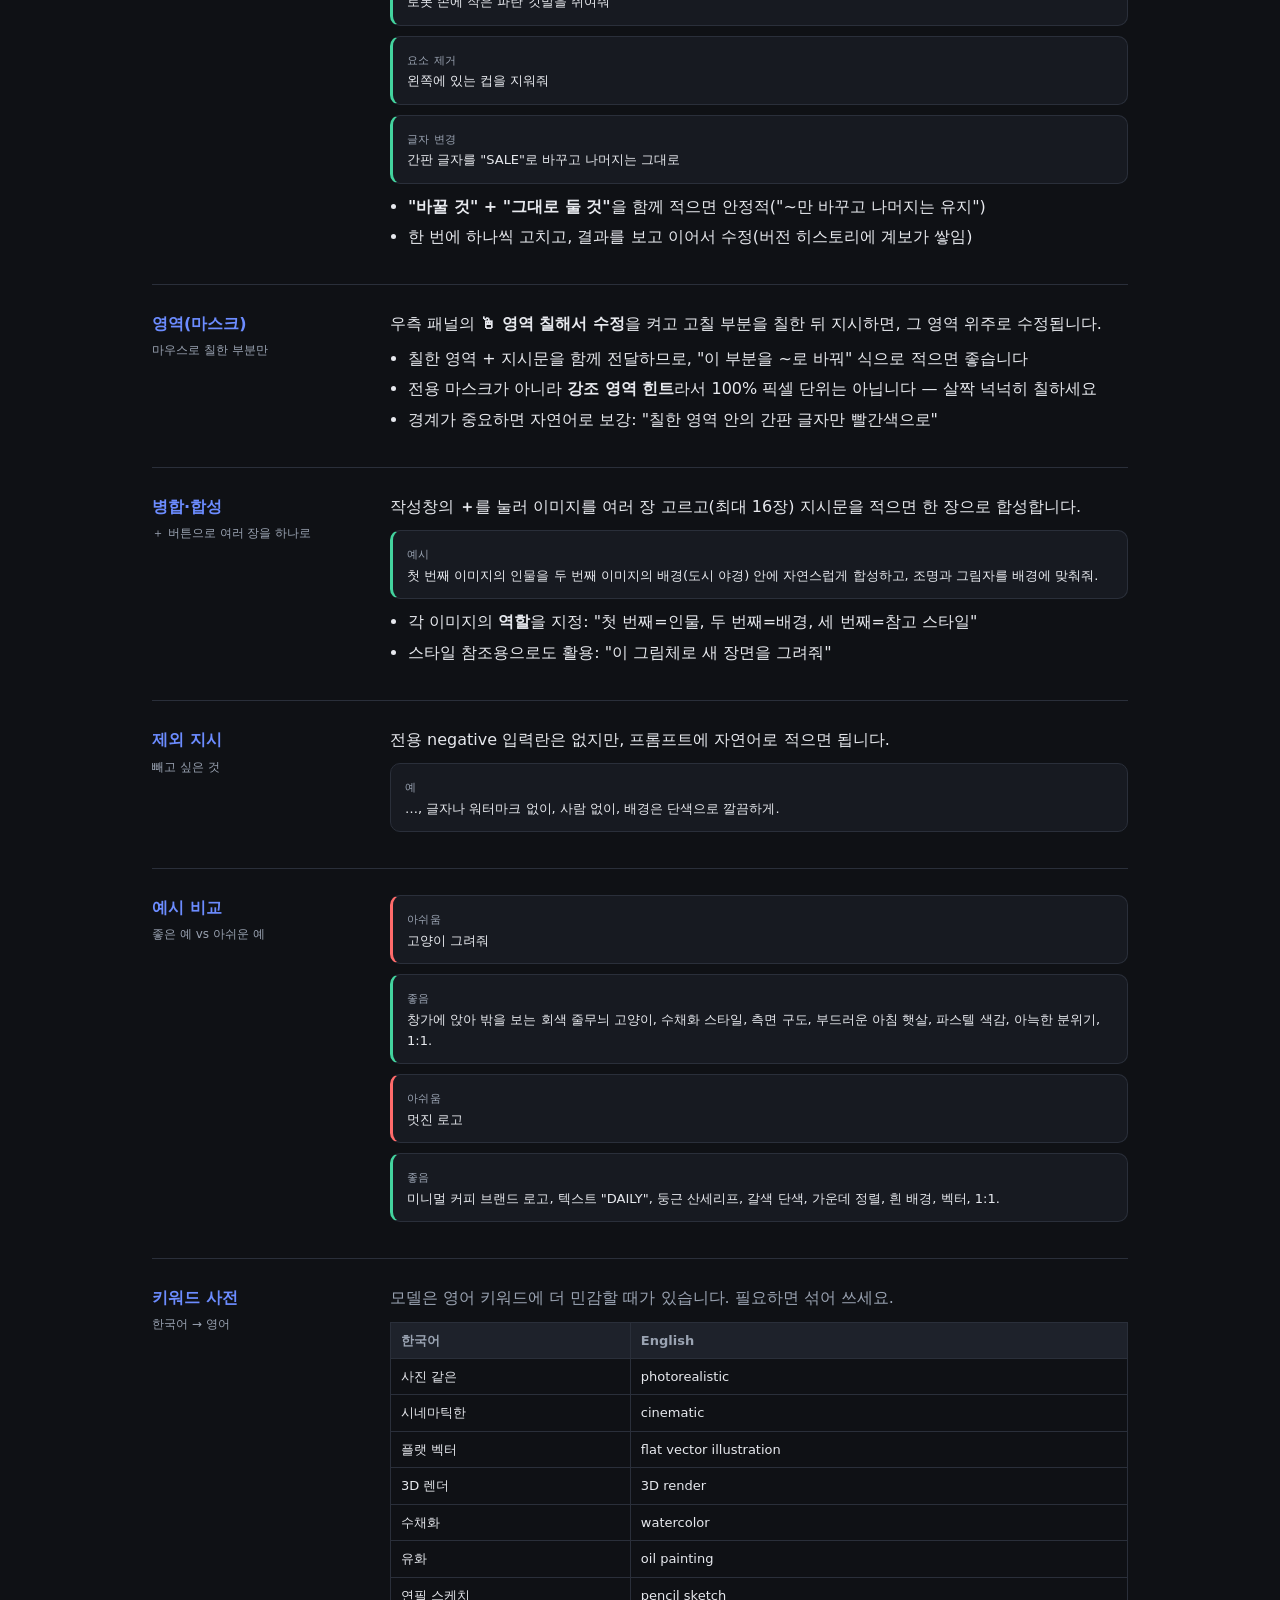
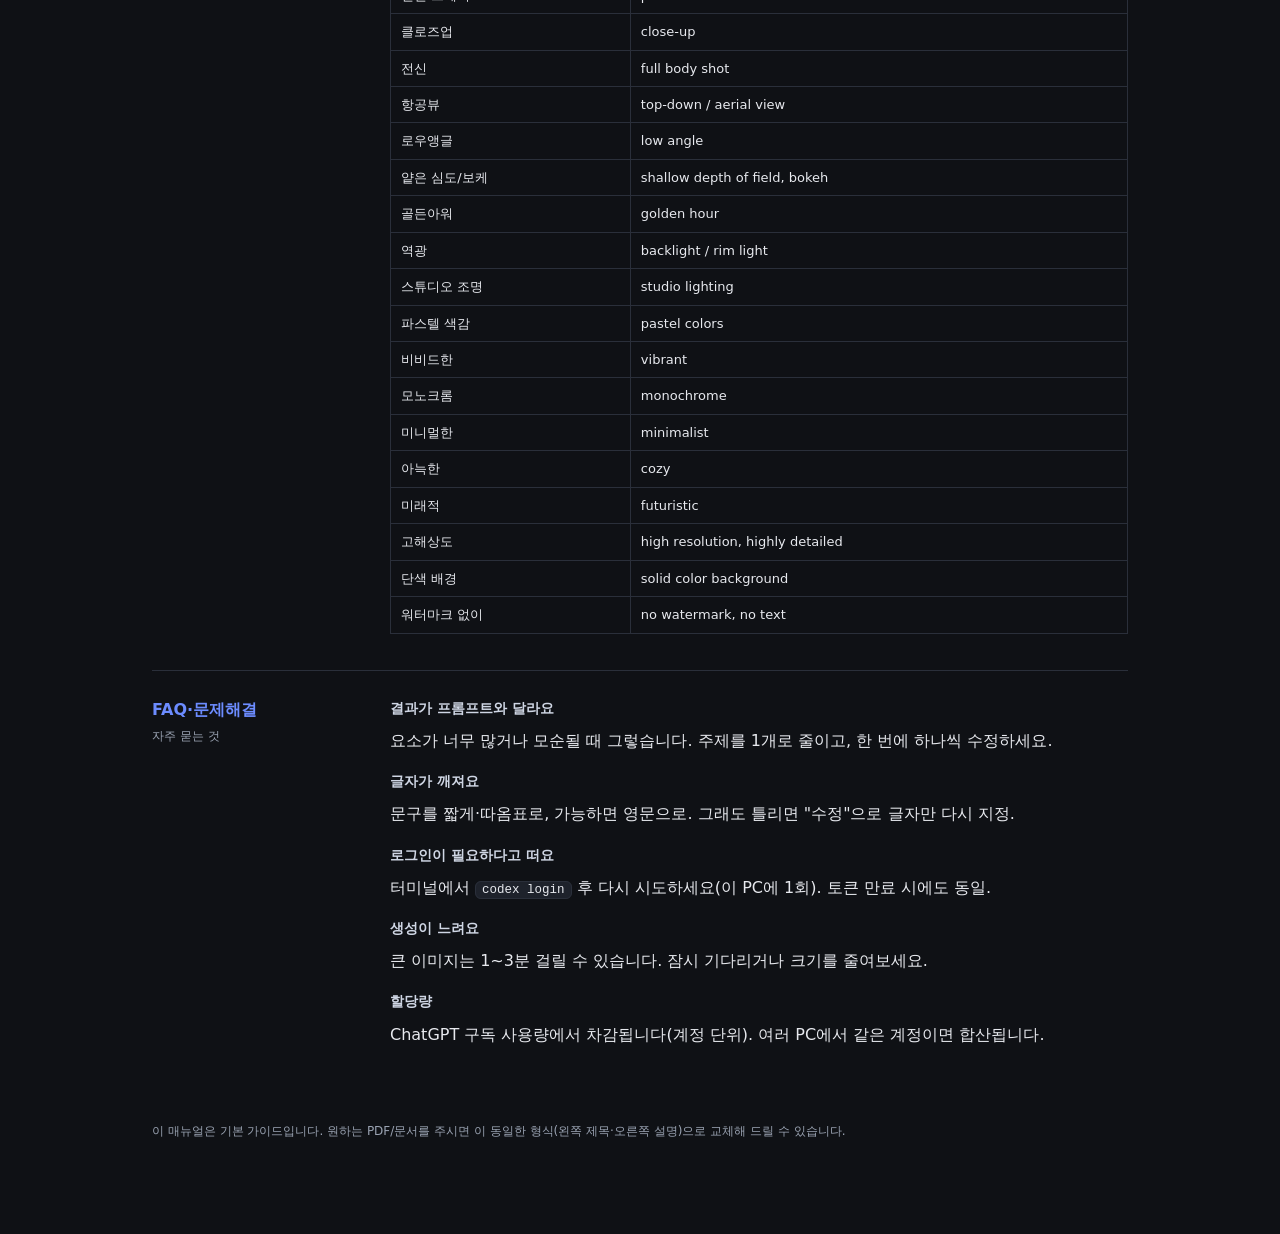
==== commit 5ce4175f: "manual: add copy-paste edit examples (color/bg/add/remove/text) Co-Authored-By: Claude Opus 4.8 (1M " ====
--- a/static/manual.html
+++ b/static/manual.html
@@ -256,13 +256,25 @@
     <div class="t"><h2>수정(자연어)</h2><div class="sub">이미지를 골라 말로 고치기</div></div>
     <div class="c">
       <p>이미지를 클릭하면 우측 패널에서 자연어로 수정합니다. <b>바꿀 것만</b> 콕 집어 말하세요.</p>
-      <div class="ex good"><span class="lbl">좋은 수정 지시</span><br>
-        배경만 노을 지는 해변으로 바꾸고, 인물과 포즈는 그대로 유지해줘.
-      </div>
-      <ul>
-        <li>"~만 바꿔줘 / 나머지는 그대로" 처럼 <b>유지할 것</b>을 함께 적으면 안정적</li>
+      <p><b>복붙해서 바로 써보세요</b> (이미지 클릭 → 우측 수정창에 입력 → 적용):</p>
+      <div class="ex good"><span class="lbl">배경 교체</span><br>
+        배경만 노을 지는 해변으로 바꾸고, 인물과 포즈는 그대로 유지해줘
+      </div>
+      <div class="ex good"><span class="lbl">색 변경</span><br>
+        비니 색을 빨간색으로 바꿔줘
+      </div>
+      <div class="ex good"><span class="lbl">요소 추가</span><br>
+        로봇 손에 작은 파란 깃발을 쥐여줘
+      </div>
+      <div class="ex good"><span class="lbl">요소 제거</span><br>
+        왼쪽에 있는 컵을 지워줘
+      </div>
+      <div class="ex good"><span class="lbl">글자 변경</span><br>
+        간판 글자를 "SALE"로 바꾸고 나머지는 그대로
+      </div>
+      <ul>
+        <li><b>"바꿀 것" + "그대로 둘 것"</b>을 함께 적으면 안정적("~만 바꾸고 나머지는 유지")</li>
         <li>한 번에 하나씩 고치고, 결과를 보고 이어서 수정(버전 히스토리에 계보가 쌓임)</li>
-        <li>예: "색을 더 따뜻하게", "글자를 'SALE'로 바꿔", "왼쪽 컵을 제거"</li>
       </ul>
     </div>
   </section>
